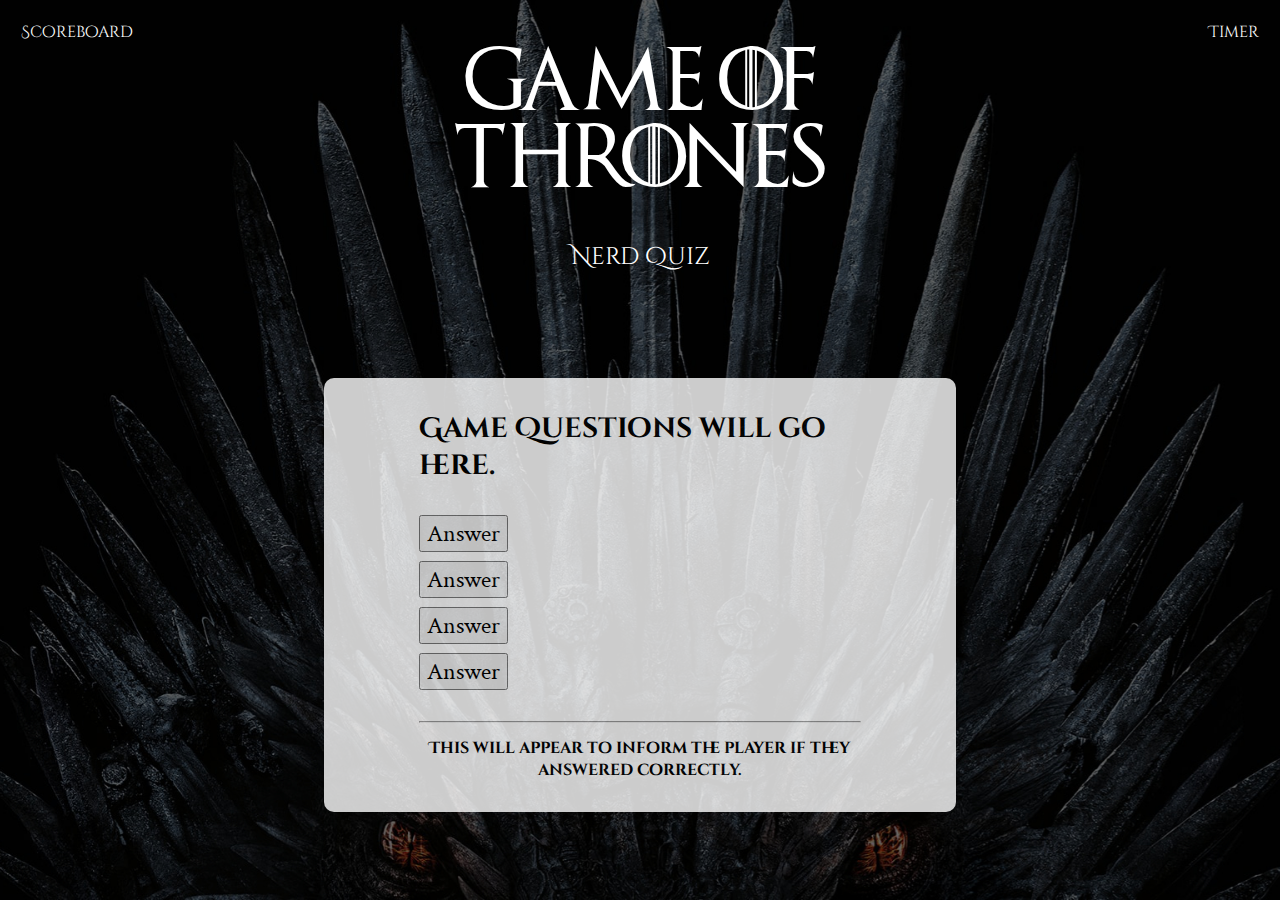
==== index.html @ 5abb48dc "README: Add template and list references" ====
<!DOCTYPE html>
<html lang="en">
    <head>
        <!-- Required meta tags -->
        <meta charset="utf-8">
        <meta name="viewport" content="width=device-width, initial-scale=1">


        <!-- My stylesheet -->
        <link rel="stylesheet" type="text/css" href="css/style.css">

        <!-- Google font links -->
        <link rel="preconnect" href="https://fonts.gstatic.com">
        <link href="https://fonts.googleapis.com/css2?family=Cinzel+Decorative:wght@700&display=swap" rel="stylesheet">
        <link rel="preconnect" href="https://fonts.gstatic.com">
        <link href="https://fonts.googleapis.com/css2?family=Crimson+Text&display=swap" rel="stylesheet">
        

        <title>GoT Nerd Quiz</title>
    </head>
    <body>
        <!-- Scoreboard & Timer -->
        <header class="row">
            <div class="col-3" id="scoreboard">Scoreboard</div>
            <div class="col-6" id="title">Game Of Thrones<br><span>Nerd Quiz</span></div>
            <div class="col-3" id="timer">Timer</div>
        </header>

        <main class="row">
            <section class="col-6" id="game-box">
                <div id="question-section">
                    <h1 id="question-text">Game Questions will go here.</h1> 
                </div>
                <div id="answer-section">
                    <button class="button" id="answer1">Answer</button>
                    <button class="button" id="answer2">Answer</button>
                    <button class="button" id="answer3">Answer</button>
                    <button class="button" id="answer4">Answer</button>
                </div> 
                <div id="result-section">
                    <hr>
                    <h2 id="result-text">This will appear to inform the player if they answered correctly.</h2>
                </div>
            </section>
        </main>
        
        <script src="script.js" async defer></script>
    </body>
</html>
---- css/style.css ----
/* GENERAL */
* {
    box-sizing: border-box;
}

@font-face {
    font-family: 'game_of_thronesregular';
    src: url('game_of_thrones-webfont.woff2') format('woff2'),
         url('game_of_thrones-webfont.woff') format('woff');
    font-weight: normal;
    font-style: normal;

}

body {
    background: url("../img/got-background.jpg") no-repeat center center fixed; 
    background-size: cover;
}

.row {  
    display: flex;
    flex-flow: row wrap;
}

/* HEADER */

.col-3 {
    width: 25%;
}

.col-6 {
    width: 50%;
}

#scoreboard {
    font-family: 'Cinzel Decorative', cursive;
    font-size: 16px;
    text-align: start;
    color: #fff;
    padding: 1% 0 0 1%;
}

#title {
    font-family: 'game_of_thronesregular', 'Cinzel Decorative', cursive;
    font-size: 64px;
    text-align: center;
    color: #fff;
    margin-top: 3%;
}

span {
    font-family: 'Cinzel Decorative', cursive;
    font-size: 24px;
    text-align: center;
    color: #fff;
}

#timer {
    font-family: 'Cinzel Decorative', cursive;
    font-size: 16px;
    text-align: end;
    color: #fff;
    padding: 1% 1% 0 0;
}

/* MAIN */

#game-box {
    margin: 8% auto; 
    background: #fff;
    opacity: 80%;
    width: 50%;
    border-radius: 10px;
}

#question-section {
    margin: 5% auto;
    width: 70%;
    align-items: flex-start;
}

#question-text {
    font-family: 'Cinzel Decorative', cursive;
    font-size: 28px;
}

#answer-section {
    margin: 5% auto;
    width: 70%;
    align-items: center;
}

button {
    font-family: 'Crimson Text', serif;
    font-size: 24px;
    display: block;
    margin-bottom: 2%;
    align-content: space-evenly;
}

#result-section {
    margin: 5% auto;
    width: 70%;
    align-items: flex-end;
    text-align: center;
}

#result-text {
    font-family: 'Cinzel Decorative', cursive;
    font-size: 16px;
}
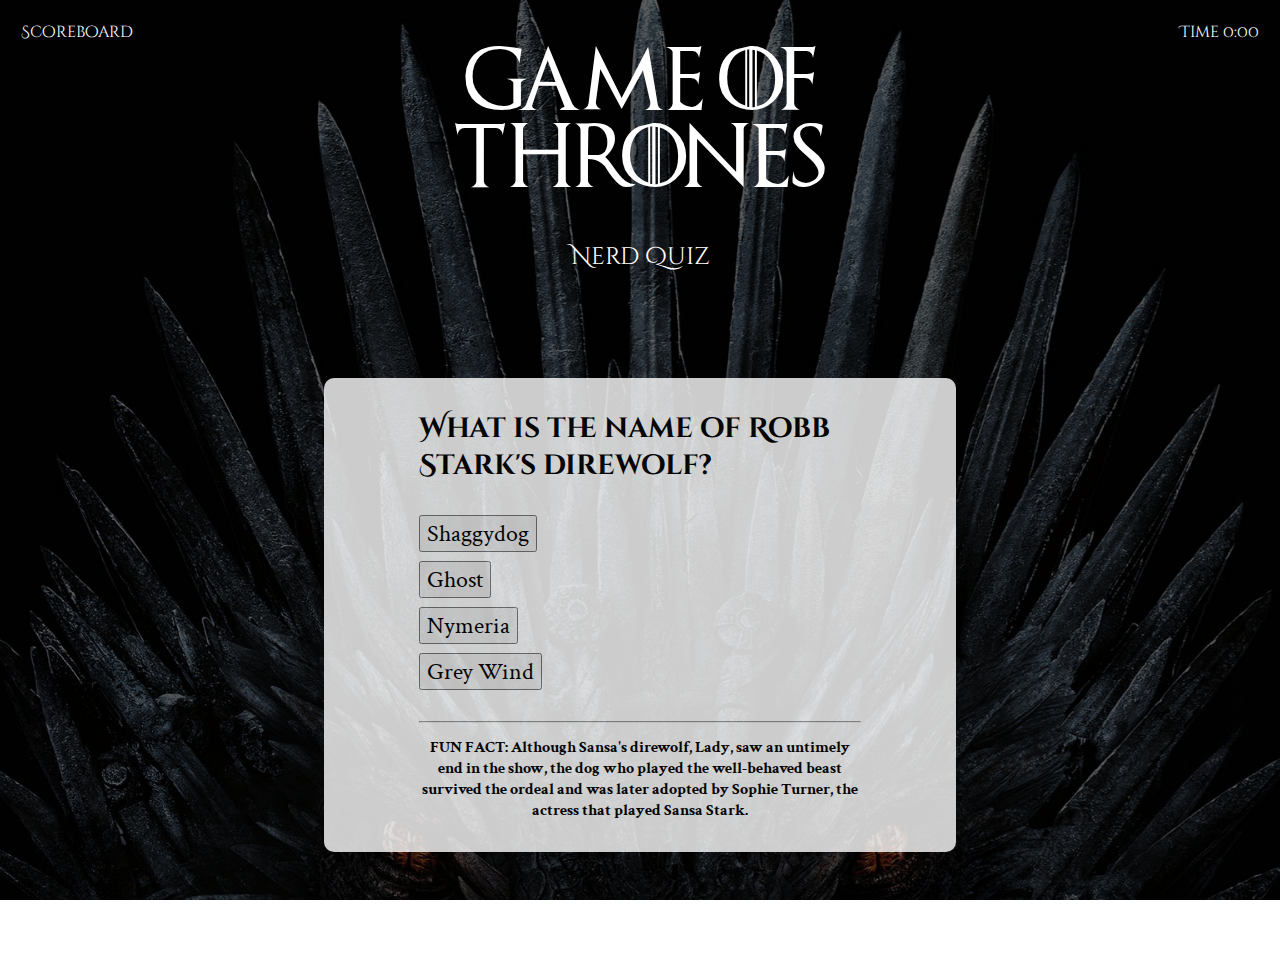
==== commit a51cc655: "JS: Add functions & event listeners to record button clicks" ====
--- a/index.html
+++ b/index.html
@@ -23,23 +23,23 @@
         <header class="row">
             <div class="col-3" id="scoreboard">Scoreboard</div>
             <div class="col-6" id="title">Game Of Thrones<br><span>Nerd Quiz</span></div>
-            <div class="col-3" id="timer">Timer</div>
+            <div class="col-3" id="timer">Time 0:00</div>
         </header>
 
         <main class="row">
             <section class="col-6" id="game-box">
                 <div id="question-section">
-                    <h1 id="question-text">Game Questions will go here.</h1> 
+                    <h1 id="question-text"></h1> 
                 </div>
                 <div id="answer-section">
-                    <button class="button" id="answer1">Answer</button>
-                    <button class="button" id="answer2">Answer</button>
-                    <button class="button" id="answer3">Answer</button>
-                    <button class="button" id="answer4">Answer</button>
+                    <button class="button" id="answer1"></button>
+                    <button class="button" id="answer2"></button>
+                    <button class="button" id="answer3"></button>
+                    <button class="button" id="answer4"></button>
                 </div> 
                 <div id="result-section">
                     <hr>
-                    <h2 id="result-text">This will appear to inform the player if they answered correctly.</h2>
+                    <h2 id="footnote"></h2>
                 </div>
             </section>
         </main>
--- a/css/style.css
+++ b/css/style.css
@@ -105,7 +105,7 @@
     text-align: center;
 }
 
-#result-text {
-    font-family: 'Cinzel Decorative', cursive;
+#footnote {
+    font-family: 'Crimson Text', serif;
     font-size: 16px;
 }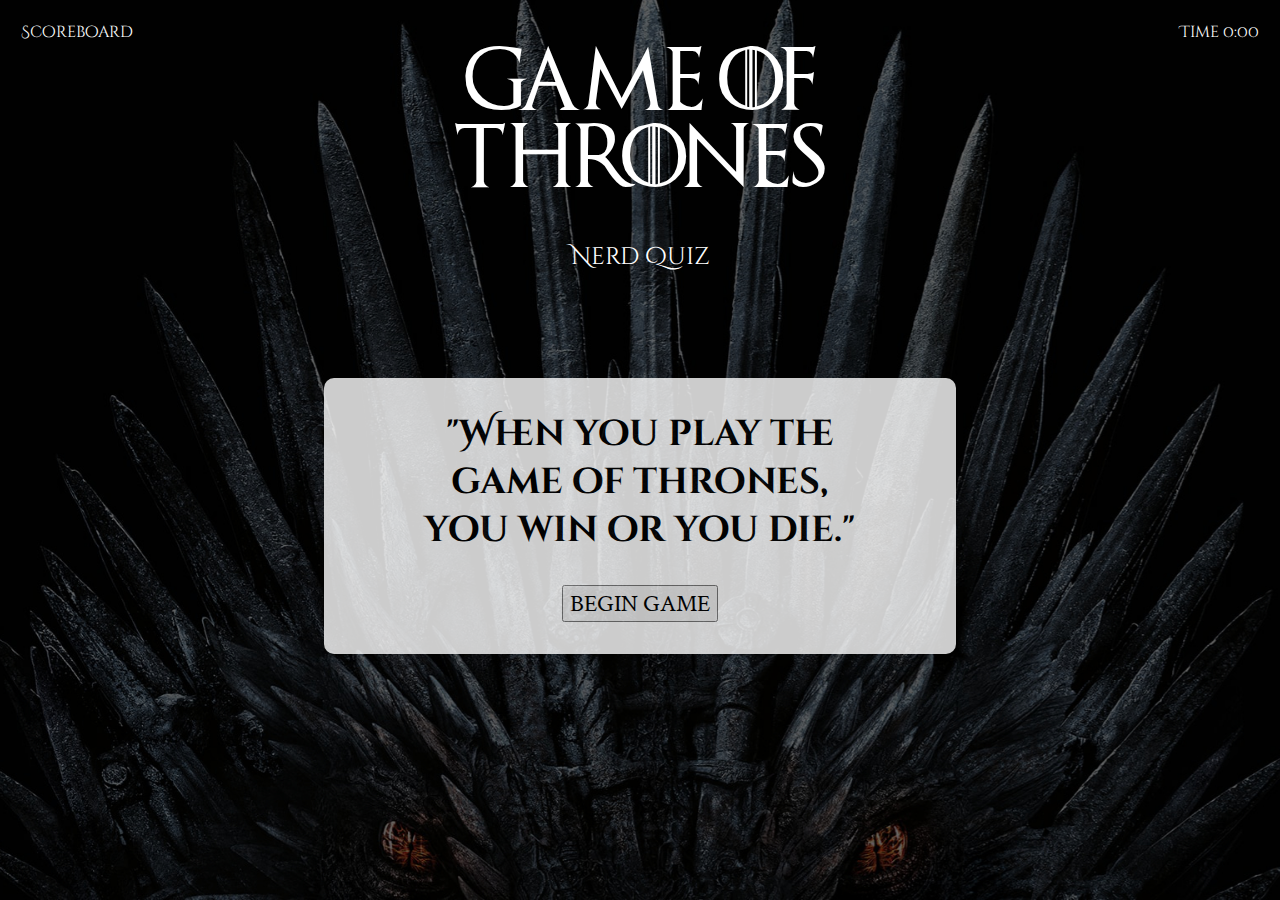
==== commit 7cac318b: "Get pre-quiz welcome to work" ====
--- a/index.html
+++ b/index.html
@@ -29,17 +29,14 @@
         <main class="row">
             <section class="col-6" id="game-box">
                 <div id="question-section">
-                    <h1 id="question-text"></h1> 
+                    <h1 id="welcome">"When you play the game of thrones, you win or you die."</h1> 
                 </div>
                 <div id="answer-section">
-                    <button class="button" id="answer1"></button>
-                    <button class="button" id="answer2"></button>
-                    <button class="button" id="answer3"></button>
-                    <button class="button" id="answer4"></button>
+                    <button id="begin">BEGIN GAME</button>
                 </div> 
-                <div id="result-section">
-                    <hr>
-                    <h2 id="footnote"></h2>
+                <div id="fact-section">
+                    <!--hr-->
+                    <!--h2 id="footnote"></h2-->
                 </div>
             </section>
         </main>
--- a/css/style.css
+++ b/css/style.css
@@ -84,10 +84,22 @@
     font-size: 28px;
 }
 
+#welcome {
+    font-family: 'Cinzel Decorative', cursive;
+    font-size: 36px;
+    text-align: center;
+}
+
 #answer-section {
     margin: 5% auto;
     width: 70%;
     align-items: center;
+}
+
+#begin {
+    font-family: 'Crimson Text', serif;
+    font-size: 24px;
+    margin: auto;
 }
 
 button {
@@ -98,7 +110,7 @@
     align-content: space-evenly;
 }
 
-#result-section {
+#fact-section {
     margin: 5% auto;
     width: 70%;
     align-items: flex-end;
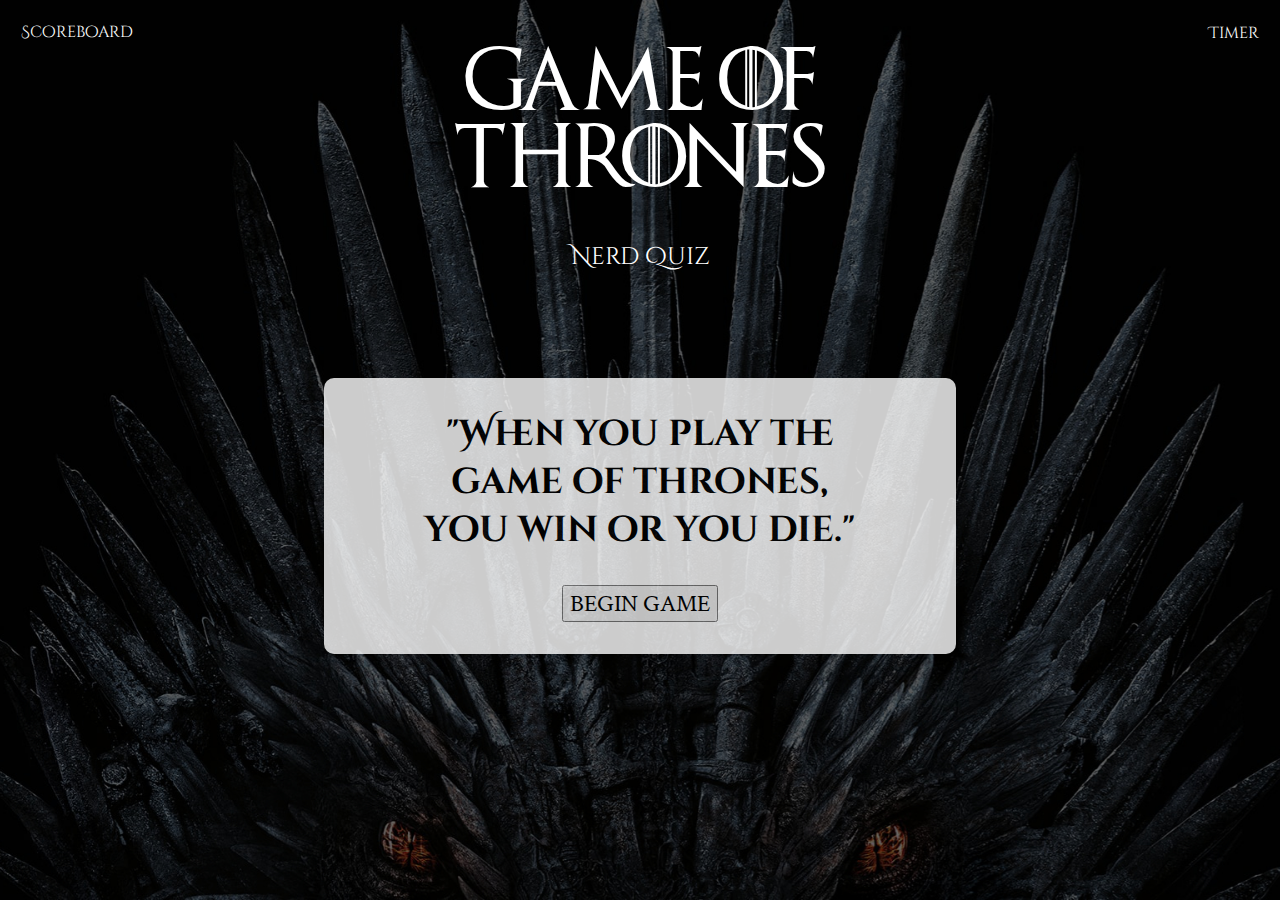
==== commit c32b1709: "Add timer and display results" ====
--- a/index.html
+++ b/index.html
@@ -4,7 +4,6 @@
         <!-- Required meta tags -->
         <meta charset="utf-8">
         <meta name="viewport" content="width=device-width, initial-scale=1">
-
 
         <!-- My stylesheet -->
         <link rel="stylesheet" type="text/css" href="css/style.css">
@@ -14,7 +13,8 @@
         <link href="https://fonts.googleapis.com/css2?family=Cinzel+Decorative:wght@700&display=swap" rel="stylesheet">
         <link rel="preconnect" href="https://fonts.gstatic.com">
         <link href="https://fonts.googleapis.com/css2?family=Crimson+Text&display=swap" rel="stylesheet">
-        
+        <link rel="preconnect" href="https://fonts.gstatic.com">
+        <link href="https://fonts.googleapis.com/css2?family=Inconsolata&display=swap" rel="stylesheet">
 
         <title>GoT Nerd Quiz</title>
     </head>
@@ -22,8 +22,8 @@
         <!-- Scoreboard & Timer -->
         <header class="row">
             <div class="col-3" id="scoreboard">Scoreboard</div>
-            <div class="col-6" id="title">Game Of Thrones<br><span>Nerd Quiz</span></div>
-            <div class="col-3" id="timer">Time 0:00</div>
+            <div class="col-6" id="title">Game Of Thrones<br><span id="nerd">Nerd Quiz</span></div>
+            <div class="col-3" id="timer">Timer<span id="countdown"></span></div>
         </header>
 
         <main class="row">
@@ -35,8 +35,6 @@
                     <button id="begin">BEGIN GAME</button>
                 </div> 
                 <div id="fact-section">
-                    <!--hr-->
-                    <!--h2 id="footnote"></h2-->
                 </div>
             </section>
         </main>
--- a/css/style.css
+++ b/css/style.css
@@ -9,7 +9,6 @@
          url('game_of_thrones-webfont.woff') format('woff');
     font-weight: normal;
     font-style: normal;
-
 }
 
 body {
@@ -48,7 +47,7 @@
     margin-top: 3%;
 }
 
-span {
+#nerd {
     font-family: 'Cinzel Decorative', cursive;
     font-size: 24px;
     text-align: center;
@@ -61,6 +60,10 @@
     text-align: end;
     color: #fff;
     padding: 1% 1% 0 0;
+}
+#countdown {
+    font-family: 'Inconsolata', monospace;
+    font-size: 20px;
 }
 
 /* MAIN */
@@ -82,6 +85,13 @@
 #question-text {
     font-family: 'Cinzel Decorative', cursive;
     font-size: 28px;
+}
+
+#game-over {
+    font-family: 'Cinzel Decorative', cursive;
+    font-size: 36px;
+    text-align: center;
+    margin: auto;
 }
 
 #welcome {
@@ -110,6 +120,13 @@
     align-content: space-evenly;
 }
 
+#percentage {
+    font-family: 'Crimson Text', serif;
+    font-size: 32px;
+    text-align: center;
+    margin: auto;
+}
+
 #fact-section {
     margin: 5% auto;
     width: 70%;
@@ -120,4 +137,7 @@
 #footnote {
     font-family: 'Crimson Text', serif;
     font-size: 16px;
-}+}
+
+/***** TO DO *****/
+/* Create media queries for screen breakpoints */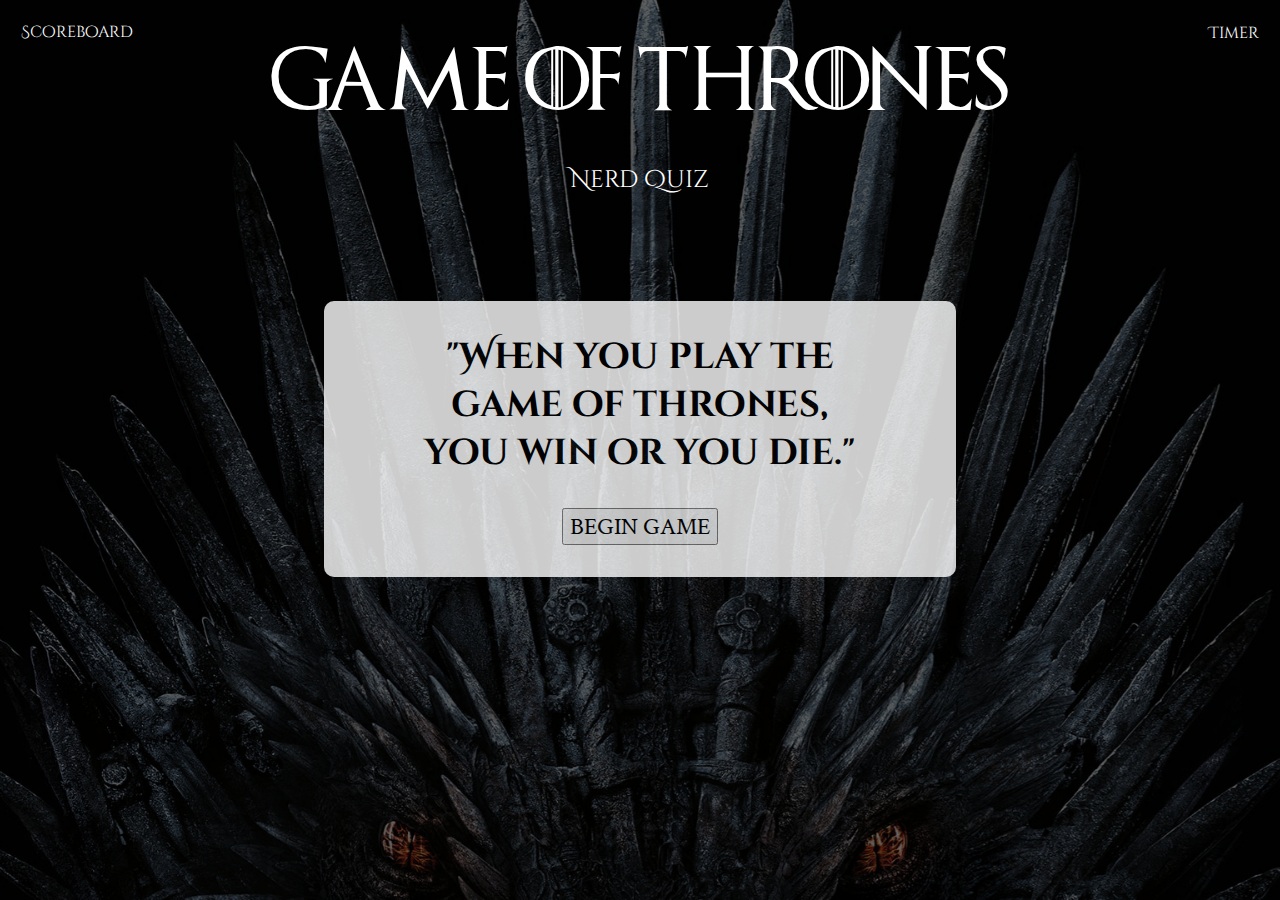
==== commit 6d95e7d2: "Add media queries" ====
--- a/index.html
+++ b/index.html
@@ -21,13 +21,13 @@
     <body>
         <!-- Scoreboard & Timer -->
         <header class="row">
-            <div class="col-3" id="scoreboard">Scoreboard</div>
-            <div class="col-6" id="title">Game Of Thrones<br><span id="nerd">Nerd Quiz</span></div>
-            <div class="col-3" id="timer">Timer<span id="countdown"></span></div>
+            <div class="col-2" id="scoreboard">Scoreboard</div>
+            <div class="col-8" id="title">Game Of Thrones<br><span id="nerd">Nerd Quiz</span></div>
+            <div class="col-2" id="timer">Timer<span id="countdown"></span></div>
         </header>
 
         <main class="row">
-            <section class="col-6" id="game-box">
+            <section class="col" id="game-box">
                 <div id="question-section">
                     <h1 id="welcome">"When you play the game of thrones, you win or you die."</h1> 
                 </div>
--- a/css/style.css
+++ b/css/style.css
@@ -1,4 +1,4 @@
-/* GENERAL */
+/***** GENERAL *****/
 * {
     box-sizing: border-box;
 }
@@ -21,14 +21,14 @@
     flex-flow: row wrap;
 }
 
-/* HEADER */
+/***** HEADER *****/
 
-.col-3 {
-    width: 25%;
+.col-2 {
+    width: 10%;
 }
 
-.col-6 {
-    width: 50%;
+.col-8 {
+    width: 80%;
 }
 
 #scoreboard {
@@ -66,7 +66,7 @@
     font-size: 20px;
 }
 
-/* MAIN */
+/***** MAIN *****/
 
 #game-box {
     margin: 8% auto; 
@@ -127,6 +127,7 @@
     margin: auto;
 }
 
+/***** FOOTER *****/
 #fact-section {
     margin: 5% auto;
     width: 70%;
@@ -139,5 +140,46 @@
     font-size: 16px;
 }
 
+/***** BREAKPOINTS *****/
+@media screen and (max-width: 481px) {
+    #game-box {
+        width: 90%;
+    }
+    #title {
+        font-size: 42px;
+    }
+    #nerd {
+        font-size: 16px;
+    }
+    #welcome {
+        font-size: 20px;
+    }
+    #question-text {
+        font-size: 20px;
+    }
+}
+@media screen and (max-width: 769px) {
+    #game-box {
+        width: 80%;
+    }
+    #title {
+        font-size: 54px;
+    }
+    #nerd {
+        font-size: 20px;
+    }
+    #welcome {
+        font-size: 26px;
+    }
+    #question-text {
+        font-size: 26px;
+    }
+}
+@media screen and (max-width: 1025px) {
+    #game-box {
+        width: 65%;
+    }
+}
+
 /***** TO DO *****/
 /* Create media queries for screen breakpoints */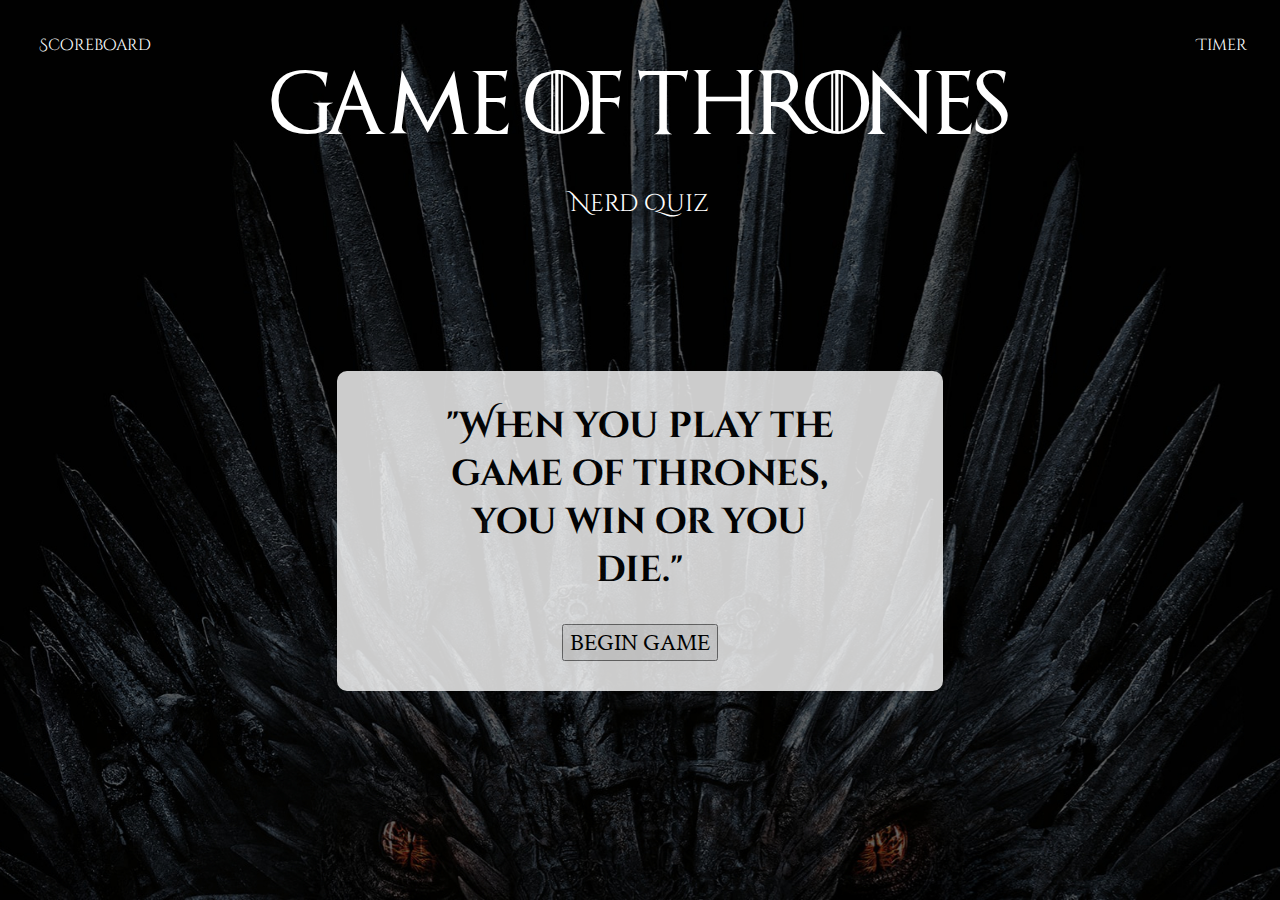
==== commit e23b3208: "Make scoreboard a button and style it" ====
--- a/index.html
+++ b/index.html
@@ -21,19 +21,22 @@
     <body>
         <!-- Scoreboard & Timer -->
         <header class="row">
-            <div class="col-2" id="scoreboard">Scoreboard</div>
+            <div class="col-2"><button id="scoreboard">Scoreboard</button></div>
             <div class="col-8" id="title">Game Of Thrones<br><span id="nerd">Nerd Quiz</span></div>
             <div class="col-2" id="timer">Timer<span id="countdown"></span></div>
         </header>
-
+        <!-- Game Board -->
         <main class="row">
             <section class="col" id="game-box">
+                <!-- Questions -->
                 <div id="question-section">
                     <h1 id="welcome">"When you play the game of thrones, you win or you die."</h1> 
                 </div>
+                <!-- Answers -->
                 <div id="answer-section">
                     <button id="begin">BEGIN GAME</button>
                 </div> 
+                <!-- Bonus Info -->
                 <div id="fact-section">
                 </div>
             </section>
--- a/css/style.css
+++ b/css/style.css
@@ -2,7 +2,6 @@
 * {
     box-sizing: border-box;
 }
-
 @font-face {
     font-family: 'game_of_thronesregular';
     src: url('game_of_thrones-webfont.woff2') format('woff2'),
@@ -10,35 +9,32 @@
     font-weight: normal;
     font-style: normal;
 }
-
 body {
     background: url("../img/got-background.jpg") no-repeat center center fixed; 
     background-size: cover;
 }
-
 .row {  
     display: flex;
     flex-flow: row wrap;
+    padding: 2%;
 }
 
 /***** HEADER *****/
-
 .col-2 {
     width: 10%;
 }
-
 .col-8 {
     width: 80%;
 }
-
 #scoreboard {
     font-family: 'Cinzel Decorative', cursive;
     font-size: 16px;
     text-align: start;
     color: #fff;
-    padding: 1% 0 0 1%;
-}
-
+    border: none;
+    background: none;
+    display: block;
+}
 #title {
     font-family: 'game_of_thronesregular', 'Cinzel Decorative', cursive;
     font-size: 64px;
@@ -46,20 +42,17 @@
     color: #fff;
     margin-top: 3%;
 }
-
 #nerd {
     font-family: 'Cinzel Decorative', cursive;
     font-size: 24px;
     text-align: center;
     color: #fff;
 }
-
 #timer {
     font-family: 'Cinzel Decorative', cursive;
     font-size: 16px;
     text-align: end;
     color: #fff;
-    padding: 1% 1% 0 0;
 }
 #countdown {
     font-family: 'Inconsolata', monospace;
@@ -67,7 +60,6 @@
 }
 
 /***** MAIN *****/
-
 #game-box {
     margin: 8% auto; 
     background: #fff;
@@ -75,51 +67,47 @@
     width: 50%;
     border-radius: 10px;
 }
-
 #question-section {
     margin: 5% auto;
     width: 70%;
     align-items: flex-start;
 }
-
 #question-text {
     font-family: 'Cinzel Decorative', cursive;
     font-size: 28px;
 }
-
 #game-over {
     font-family: 'Cinzel Decorative', cursive;
     font-size: 36px;
     text-align: center;
     margin: auto;
 }
-
+#vm-meaning {
+    color: black;
+    text-decoration: none;
+}
 #welcome {
     font-family: 'Cinzel Decorative', cursive;
     font-size: 36px;
     text-align: center;
 }
-
 #answer-section {
     margin: 5% auto;
     width: 70%;
     align-items: center;
 }
-
 #begin {
     font-family: 'Crimson Text', serif;
     font-size: 24px;
     margin: auto;
 }
-
-button {
+main button {
     font-family: 'Crimson Text', serif;
     font-size: 24px;
     display: block;
     margin-bottom: 2%;
     align-content: space-evenly;
 }
-
 #percentage {
     font-family: 'Crimson Text', serif;
     font-size: 32px;
@@ -134,10 +122,47 @@
     align-items: flex-end;
     text-align: center;
 }
-
 #footnote {
     font-family: 'Crimson Text', serif;
     font-size: 16px;
+}
+#input-label {
+    font-family: 'Crimson Text', serif;
+    font-size: 16px;
+    width: 23%;
+    text-align: right;
+    margin: auto;
+}
+#input-field {
+    font-family: 'Crimson Text', serif;
+    font-size: 16px;
+    width: 50%;
+    text-align: center;
+    margin: auto;
+}
+#input-button {
+    font-family: 'Crimson Text', serif;
+    font-size: 14px;
+    width: 20%;
+    margin: auto;
+    float: right;
+}
+#score-saved {
+    font-family: 'Crimson Text', serif;
+    font-size: 20px;
+    text-align: center;
+    margin: auto;
+}
+#score-card {
+    font-family: 'Crimson Text', serif;
+    font-size: 20px;
+    text-align: center;
+    margin: auto;
+}
+ul {
+    list-style-type: none;
+    margin: 0;
+    padding: 0;
 }
 
 /***** BREAKPOINTS *****/
@@ -157,6 +182,9 @@
     #question-text {
         font-size: 20px;
     }
+    button {
+        font-size: 16px;
+    }
 }
 @media screen and (max-width: 769px) {
     #game-box {
@@ -174,6 +202,9 @@
     #question-text {
         font-size: 26px;
     }
+    button {
+        font-size: 20px;
+    }
 }
 @media screen and (max-width: 1025px) {
     #game-box {
@@ -182,4 +213,4 @@
 }
 
 /***** TO DO *****/
-/* Create media queries for screen breakpoints */+/* Style buttons */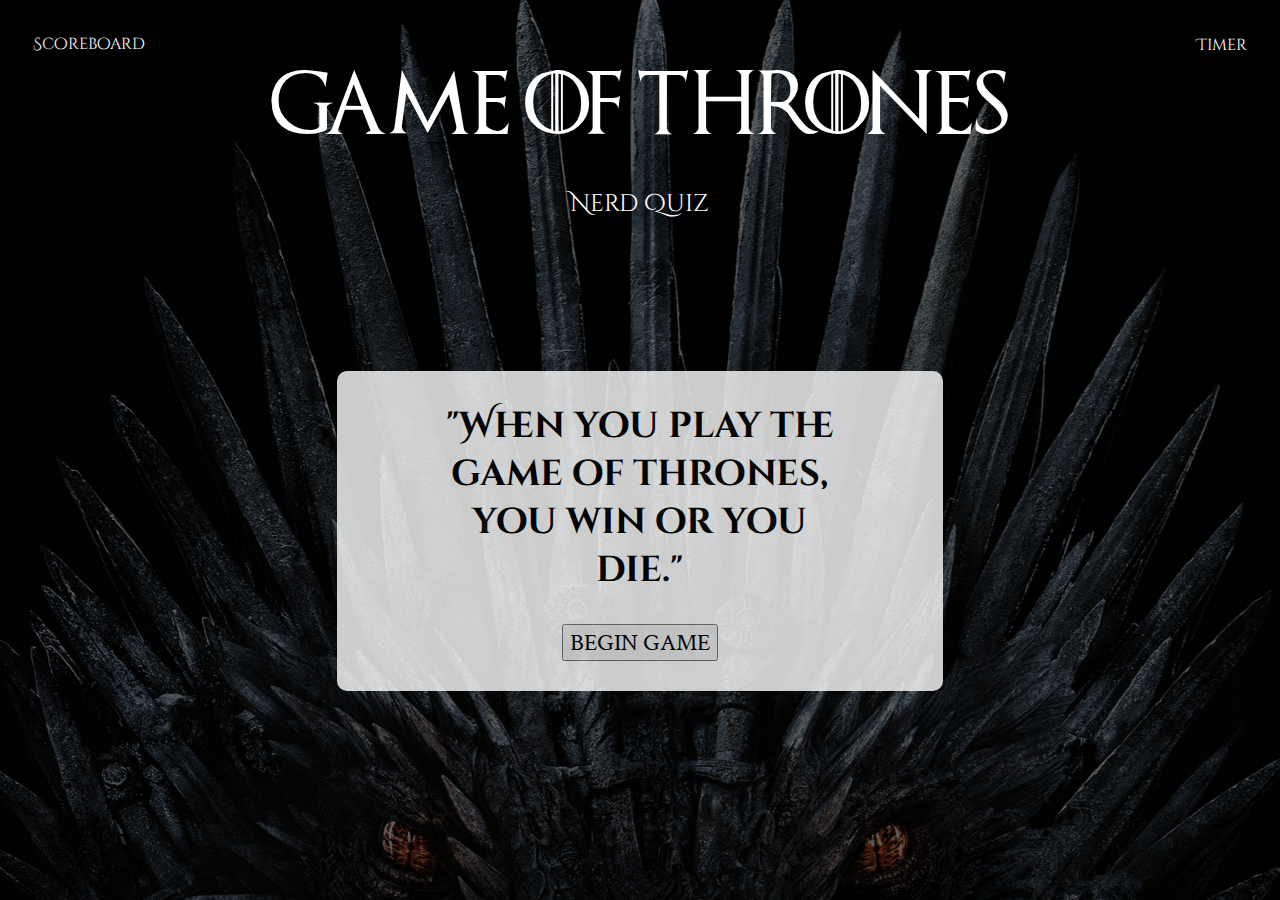
==== commit aba52dc5: "Update README with code snippets and summary" ====
--- a/index.html
+++ b/index.html
@@ -21,7 +21,7 @@
     <body>
         <!-- Scoreboard & Timer -->
         <header class="row">
-            <div class="col-2"><button id="scoreboard">Scoreboard</button></div>
+            <div class="col-2"><a id="scoreboard">Scoreboard</a></div>
             <div class="col-8" id="title">Game Of Thrones<br><span id="nerd">Nerd Quiz</span></div>
             <div class="col-2" id="timer">Timer<span id="countdown"></span></div>
         </header>
--- a/css/style.css
+++ b/css/style.css
@@ -31,9 +31,7 @@
     font-size: 16px;
     text-align: start;
     color: #fff;
-    border: none;
-    background: none;
-    display: block;
+    text-decoration: none;
 }
 #title {
     font-family: 'game_of_thronesregular', 'Cinzel Decorative', cursive;
